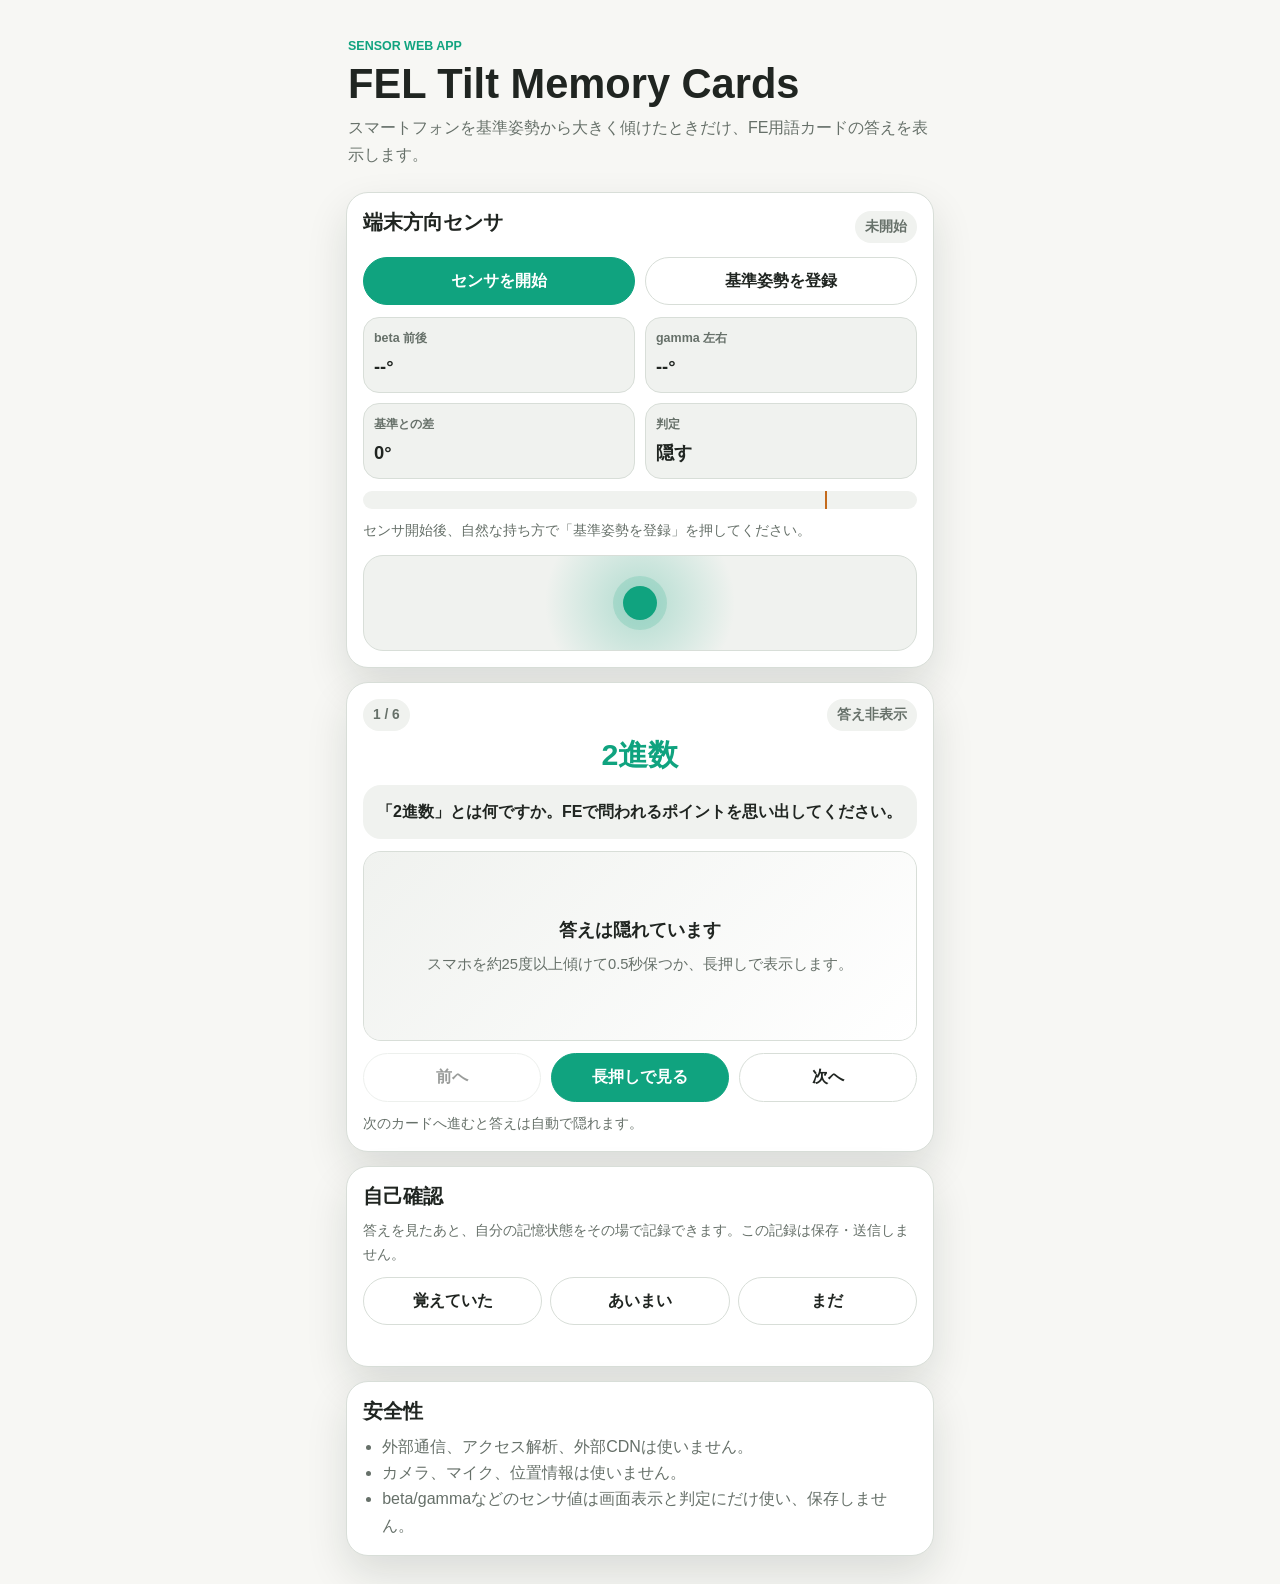
==== assignments/b-sensor-memory/index.html @ 7b003d99 "Add standalone sensor assignment app" ====
<!doctype html>
<html lang="ja">
<head>
  <meta charset="utf-8">
  <meta name="viewport" content="width=device-width,initial-scale=1,viewport-fit=cover">
  <title>FEL Tilt Memory Cards</title>
  <style>
    :root {
      color-scheme: light dark;
      --bg: #f7f7f4;
      --panel: #ffffff;
      --panel-strong: #f0f2ef;
      --text: #202521;
      --muted: #667069;
      --line: #d8ded8;
      --accent: #10a37f;
      --accent-strong: #0d8f70;
      --warn: #c46a1c;
      --danger: #d84242;
      --shadow: 0 18px 42px rgba(20, 30, 25, 0.12);
      --radius: 22px;
      font-family: -apple-system, BlinkMacSystemFont, "Segoe UI", "Hiragino Sans", "Yu Gothic UI", sans-serif;
    }

    @media (prefers-color-scheme: dark) {
      :root {
        --bg: #202123;
        --panel: #2a2b2f;
        --panel-strong: #343541;
        --text: #f4f4f4;
        --muted: #c5c5d2;
        --line: #45464f;
        --shadow: 0 20px 48px rgba(0, 0, 0, 0.34);
      }
    }

    * {
      box-sizing: border-box;
    }

    body {
      margin: 0;
      min-height: 100svh;
      background: var(--bg);
      color: var(--text);
      font-size: 16px;
      line-height: 1.65;
      -webkit-font-smoothing: antialiased;
    }

    button {
      min-height: 46px;
      border: 1px solid var(--line);
      border-radius: 999px;
      padding: 10px 16px;
      background: var(--panel);
      color: var(--text);
      font: inherit;
      font-weight: 700;
      touch-action: manipulation;
    }

    button:active {
      transform: translateY(1px);
    }

    button:focus-visible {
      outline: 3px solid color-mix(in srgb, var(--accent) 42%, transparent);
      outline-offset: 2px;
    }

    button.primary {
      border-color: var(--accent);
      background: var(--accent);
      color: #ffffff;
    }

    button.ghost {
      background: transparent;
    }

    button:disabled {
      opacity: 0.45;
    }

    .app {
      width: min(100%, 620px);
      margin: 0 auto;
      padding: calc(18px + env(safe-area-inset-top)) 16px calc(28px + env(safe-area-inset-bottom));
    }

    .hero {
      padding: 18px 2px 10px;
    }

    .eyebrow {
      margin: 0 0 4px;
      color: var(--accent);
      font-size: 0.78rem;
      font-weight: 800;
      letter-spacing: 0;
      text-transform: uppercase;
    }

    h1,
    h2,
    h3,
    p {
      margin-top: 0;
    }

    h1 {
      margin-bottom: 8px;
      font-size: clamp(1.9rem, 7vw, 2.6rem);
      line-height: 1.12;
    }

    h2 {
      margin-bottom: 10px;
      font-size: 1.25rem;
      line-height: 1.3;
    }

    h3 {
      margin-bottom: 8px;
      font-size: 1rem;
    }

    .lead {
      margin: 0;
      color: var(--muted);
    }

    .panel,
    .memory-card {
      margin-top: 14px;
      padding: 16px;
      border: 1px solid var(--line);
      border-radius: var(--radius);
      background: var(--panel);
      box-shadow: var(--shadow);
    }

    .panel-header,
    .card-header,
    .status-line {
      display: flex;
      align-items: center;
      justify-content: space-between;
      gap: 10px;
    }

    .status-pill {
      display: inline-flex;
      align-items: center;
      min-height: 32px;
      border-radius: 999px;
      padding: 4px 10px;
      background: var(--panel-strong);
      color: var(--muted);
      font-size: 0.86rem;
      font-weight: 800;
      white-space: nowrap;
    }

    .status-pill.on {
      background: color-mix(in srgb, var(--accent) 18%, var(--panel));
      color: var(--accent-strong);
    }

    .actions {
      display: grid;
      grid-template-columns: repeat(2, minmax(0, 1fr));
      gap: 10px;
      margin-top: 12px;
    }

    .actions.three {
      grid-template-columns: repeat(3, minmax(0, 1fr));
    }

    .sensor-grid {
      display: grid;
      grid-template-columns: repeat(2, minmax(0, 1fr));
      gap: 10px;
      margin: 12px 0;
    }

    .readout {
      min-height: 66px;
      border: 1px solid var(--line);
      border-radius: 16px;
      padding: 10px;
      background: var(--panel-strong);
    }

    .readout span {
      display: block;
      color: var(--muted);
      font-size: 0.78rem;
      font-weight: 700;
    }

    .readout strong {
      display: block;
      margin-top: 3px;
      font-size: 1.15rem;
    }

    .gauge {
      position: relative;
      height: 18px;
      overflow: hidden;
      border-radius: 999px;
      background: var(--panel-strong);
    }

    .gauge span {
      display: block;
      width: 0%;
      height: 100%;
      border-radius: inherit;
      background: var(--accent);
      transition: width 160ms ease;
    }

    .gauge i {
      position: absolute;
      top: -3px;
      bottom: -3px;
      left: 83.33%;
      width: 2px;
      background: var(--warn);
    }

    .hint {
      margin: 10px 0 0;
      color: var(--muted);
      font-size: 0.9rem;
    }

    .memory-card {
      overflow: hidden;
    }

    .term-name {
      margin: 6px 0 2px;
      font-size: 1.9rem;
      line-height: 1.18;
      color: var(--accent);
      text-align: center;
    }

    .question {
      margin: 12px 0;
      border-radius: 18px;
      padding: 14px;
      background: var(--panel-strong);
      font-weight: 700;
    }

    .answer-box {
      position: relative;
      min-height: 178px;
      border: 1px solid var(--line);
      border-radius: 18px;
      background: var(--panel-strong);
      overflow: hidden;
    }

    .answer {
      padding: 16px;
    }

    .answer strong {
      display: block;
      margin-bottom: 8px;
    }

    .answer ul {
      margin: 8px 0 0;
      padding-left: 1.2em;
    }

    .answer-cover {
      position: absolute;
      inset: 0;
      display: grid;
      place-items: center;
      padding: 18px;
      background: linear-gradient(135deg, var(--panel-strong), var(--panel));
      text-align: center;
      transition: opacity 140ms ease, visibility 140ms ease;
      z-index: 2;
    }

    .answer-cover strong {
      display: block;
      margin-bottom: 6px;
      font-size: 1.1rem;
    }

    .answer-cover span {
      color: var(--muted);
      font-size: 0.92rem;
    }

    .is-revealed .answer-cover {
      opacity: 0;
      visibility: hidden;
    }

    .visual-card {
      margin-top: 12px;
      min-height: 96px;
      border-radius: 20px;
      border: 1px solid var(--line);
      background:
        radial-gradient(circle at calc(50% + var(--dx, 0px)) calc(50% + var(--dy, 0px)), color-mix(in srgb, var(--accent) 28%, transparent), transparent 34%),
        var(--panel-strong);
      display: grid;
      place-items: center;
      transition: background-position 120ms ease;
    }

    .tilt-dot {
      width: 34px;
      height: 34px;
      border-radius: 50%;
      background: var(--accent);
      box-shadow: 0 0 0 10px color-mix(in srgb, var(--accent) 16%, transparent);
      transform: translate(var(--dx, 0px), var(--dy, 0px));
      transition: transform 120ms ease;
    }

    .rating-grid {
      display: grid;
      grid-template-columns: repeat(3, minmax(0, 1fr));
      gap: 8px;
      margin-top: 10px;
    }

    .log {
      display: grid;
      gap: 8px;
      margin-top: 10px;
      padding: 0;
      list-style: none;
      color: var(--muted);
      font-size: 0.9rem;
    }

    .privacy-list {
      margin: 8px 0 0;
      padding-left: 1.2em;
      color: var(--muted);
    }

    @media (max-width: 360px) {
      .app {
        padding-left: 12px;
        padding-right: 12px;
      }

      .actions,
      .actions.three,
      .rating-grid,
      .sensor-grid {
        grid-template-columns: 1fr;
      }

      .term-name {
        font-size: 1.55rem;
      }
    }

    @media (prefers-reduced-motion: reduce) {
      *,
      *::before,
      *::after {
        scroll-behavior: auto !important;
        transition-duration: 0.01ms !important;
        animation-duration: 0.01ms !important;
      }
    }
  </style>
</head>
<body>
  <main class="app">
    <section class="hero" aria-labelledby="appTitle">
      <p class="eyebrow">Sensor Web App</p>
      <h1 id="appTitle">FEL Tilt Memory Cards</h1>
      <p class="lead">スマートフォンを基準姿勢から大きく傾けたときだけ、FE用語カードの答えを表示します。</p>
    </section>

    <section class="panel" aria-labelledby="sensorTitle">
      <div class="panel-header">
        <h2 id="sensorTitle">端末方向センサ</h2>
        <span id="sensorStatus" class="status-pill">未開始</span>
      </div>
      <div class="actions">
        <button id="startSensorButton" class="primary" type="button">センサを開始</button>
        <button id="calibrateButton" type="button">基準姿勢を登録</button>
      </div>
      <div class="sensor-grid" aria-label="センサ値">
        <div class="readout"><span>beta 前後</span><strong id="betaValue">--°</strong></div>
        <div class="readout"><span>gamma 左右</span><strong id="gammaValue">--°</strong></div>
        <div class="readout"><span>基準との差</span><strong id="tiltValue">0°</strong></div>
        <div class="readout"><span>判定</span><strong id="decisionValue">隠す</strong></div>
      </div>
      <div class="gauge" aria-hidden="true"><span id="tiltGauge"></span><i></i></div>
      <p id="sensorHint" class="hint">iPhone Safariでは「センサを開始」を押したあと、許可ダイアログで許可してください。拒否・非対応でも下の長押しボタンで確認できます。</p>
      <div class="visual-card" aria-label="傾きの可視化">
        <div id="tiltDot" class="tilt-dot"></div>
      </div>
    </section>

    <section id="memoryCard" class="memory-card" aria-labelledby="termName">
      <div class="card-header">
        <span id="cardCounter" class="status-pill">1 / 6</span>
        <span id="revealState" class="status-pill">答え非表示</span>
      </div>
      <h2 id="termName" class="term-name">2進数</h2>
      <p id="question" class="question"></p>
      <div id="answerBox" class="answer-box">
        <div class="answer-cover" aria-hidden="true">
          <div>
            <strong>答えは隠れています</strong>
            <span>スマホを約25度以上傾けて0.5秒保つか、長押しで表示します。</span>
          </div>
        </div>
        <div class="answer">
          <strong>説明</strong>
          <p id="answerText"></p>
          <ul id="answerPoints"></ul>
        </div>
      </div>
      <div class="actions three">
        <button id="prevButton" type="button">前へ</button>
        <button id="manualRevealButton" class="primary" type="button">長押しで見る</button>
        <button id="nextButton" type="button">次へ</button>
      </div>
      <p class="hint">次のカードへ進むと答えは自動で隠れます。</p>
    </section>

    <section class="panel" aria-labelledby="ratingTitle">
      <h2 id="ratingTitle">自己確認</h2>
      <p class="hint">答えを見たあと、自分の記憶状態をその場で記録できます。この記録は保存・送信しません。</p>
      <div class="rating-grid">
        <button data-rating="覚えていた" type="button">覚えていた</button>
        <button data-rating="あいまい" type="button">あいまい</button>
        <button data-rating="まだ" type="button">まだ</button>
      </div>
      <ul id="ratingLog" class="log" aria-live="polite"></ul>
    </section>

    <section class="panel" aria-labelledby="privacyTitle">
      <h2 id="privacyTitle">安全性</h2>
      <ul class="privacy-list">
        <li>外部通信、アクセス解析、外部CDNは使いません。</li>
        <li>カメラ、マイク、位置情報は使いません。</li>
        <li>beta/gammaなどのセンサ値は画面表示と判定にだけ使い、保存しません。</li>
      </ul>
    </section>
  </main>

  <script>
    const CARDS = [
      {
        term: '2進数',
        question: '「2進数」とは何ですか。FEで問われるポイントを思い出してください。',
        answer: '0と1だけで数を表す記数法です。各桁は右から2の0乗、2の1乗、2の2乗のように重みが増えます。',
        points: ['コンピュータ内部のデータ表現の基本です。', '基数変換、ビット演算、アドレス計算の前提になります。']
      },
      {
        term: '2の補数',
        question: '「2の補数」は何のために使いますか。計算方法も思い出してください。',
        answer: '符号付き整数を2進数で表す方法です。ビットを反転して1を加えることで、負の数を加算と同じ回路で扱いやすくします。',
        points: ['最上位ビットは符号の意味を持ちます。', 'オーバーフローの判定とセットで問われやすいです。']
      },
      {
        term: 'キャッシュメモリ',
        question: '「キャッシュメモリ」はなぜ必要ですか。主記憶との関係を説明してください。',
        answer: 'CPUと主記憶の速度差を埋める高速な記憶装置です。よく使うデータを近くに置き、平均アクセス時間を短くします。',
        points: ['局所性、ヒット率、ミスペナルティが重要です。', 'ヒット率が高いほど平均アクセス時間は短くなります。']
      },
      {
        term: 'パイプライン',
        question: '「パイプライン」はCPUの処理をどう速くしますか。',
        answer: '命令フェッチ、デコード、実行などの段階を重ね合わせ、複数命令を流れ作業のように処理する方式です。',
        points: ['1命令の処理時間そのものより、単位時間あたりの命令数を増やします。', '分岐やデータ依存によるハザードが性能低下の原因になります。']
      },
      {
        term: 'SQL',
        question: '「SQL」は何をするための言語ですか。代表的な命令も思い出してください。',
        answer: '関係データベースを操作するための言語です。SELECTで検索、INSERTで追加、UPDATEで更新、DELETEで削除します。',
        points: ['表、行、列、主キー、外部キーと関連します。', 'WHERE、GROUP BY、ORDER BYの役割がよく問われます。']
      },
      {
        term: 'ハッシュ',
        question: '「ハッシュ」はどんな場面で使われますか。衝突とは何ですか。',
        answer: 'データから固定長の値を計算し、検索、改ざん検知、パスワード保護などに使います。異なる入力が同じ値になることを衝突といいます。',
        points: ['ハッシュ表では平均的に高速検索できます。', '暗号学的ハッシュでは一方向性や衝突耐性が重要です。']
      }
    ];

    const SHOW_THRESHOLD = 25;
    const HIDE_THRESHOLD = 10;
    const HOLD_MS = 500;
    const SAMPLE_LIMIT = 8;

    const state = {
      index: 0,
      sensorListening: false,
      sensorStatus: '未開始',
      beta: null,
      gamma: null,
      baselineBeta: null,
      baselineGamma: null,
      tilt: 0,
      samples: [],
      holdStart: 0,
      sensorReveal: false,
      manualReveal: false,
      rotationPauseUntil: 0,
      ratings: []
    };

    const $ = (id) => document.getElementById(id);

    function clamp(value, min, max) {
      return Math.max(min, Math.min(max, value));
    }

    function formatDegree(value) {
      return Number.isFinite(value) ? `${Math.round(value)}°` : '--°';
    }

    function smoothTilt(value) {
      state.samples.push(value);
      if (state.samples.length > SAMPLE_LIMIT) state.samples.shift();
      return state.samples.reduce((sum, item) => sum + item, 0) / state.samples.length;
    }

    function currentCard() {
      return CARDS[state.index];
    }

    function setStatus(text, active = false) {
      state.sensorStatus = text;
      $('sensorStatus').textContent = text;
      $('sensorStatus').classList.toggle('on', active);
    }

    function renderCard() {
      const card = currentCard();
      $('cardCounter').textContent = `${state.index + 1} / ${CARDS.length}`;
      $('termName').textContent = card.term;
      $('question').textContent = card.question;
      $('answerText').textContent = card.answer;
      $('answerPoints').innerHTML = card.points.map((point) => `<li>${escapeHtml(point)}</li>`).join('');
      $('prevButton').disabled = state.index === 0;
      $('nextButton').disabled = state.index === CARDS.length - 1;
      updateReveal();
    }

    function updateReveal() {
      const revealed = state.manualReveal || state.sensorReveal;
      $('answerBox').classList.toggle('is-revealed', revealed);
      $('revealState').textContent = revealed ? '答え表示中' : '答え非表示';
      $('revealState').classList.toggle('on', revealed);
    }

    function updateSensorView() {
      $('betaValue').textContent = formatDegree(state.beta);
      $('gammaValue').textContent = formatDegree(state.gamma);
      $('tiltValue').textContent = formatDegree(state.tilt);
      $('decisionValue').textContent = state.sensorReveal ? '表示' : '隠す';
      $('tiltGauge').style.width = `${clamp((state.tilt / SHOW_THRESHOLD) * 100, 0, 100)}%`;
      const dx = clamp((state.gamma || 0) * 1.1, -42, 42);
      const dy = clamp((state.beta || 0) * 0.7, -34, 34);
      $('tiltDot').style.setProperty('--dx', `${dx}px`);
      $('tiltDot').style.setProperty('--dy', `${dy}px`);
      $('sensorHint').textContent = state.baselineBeta === null
        ? 'センサ開始後、自然な持ち方で「基準姿勢を登録」を押してください。'
        : `表示しきい値は${SHOW_THRESHOLD}°、戻すしきい値は${HIDE_THRESHOLD}°です。表示まであと${Math.max(0, Math.round(SHOW_THRESHOLD - state.tilt))}°。`;
      updateReveal();
    }

    function calibrate() {
      if (!Number.isFinite(state.beta) || !Number.isFinite(state.gamma)) {
        setStatus('値待ち');
        $('sensorHint').textContent = 'センサ値を受け取ってから基準姿勢を登録できます。';
        return;
      }
      state.baselineBeta = state.beta;
      state.baselineGamma = state.gamma;
      state.samples = [];
      state.tilt = 0;
      state.holdStart = 0;
      state.sensorReveal = false;
      setStatus('基準登録済み', state.sensorListening);
      updateSensorView();
    }

    function handleOrientation(event) {
      if (!state.sensorListening || document.hidden || Date.now() < state.rotationPauseUntil) return;
      const beta = Number(event.beta);
      const gamma = Number(event.gamma);
      if (!Number.isFinite(beta) || !Number.isFinite(gamma)) {
        setStatus('値なし');
        return;
      }
      state.beta = beta;
      state.gamma = gamma;
      if (state.baselineBeta === null || state.baselineGamma === null) {
        state.baselineBeta = beta;
        state.baselineGamma = gamma;
      }
      const deltaBeta = beta - state.baselineBeta;
      const deltaGamma = gamma - state.baselineGamma;
      state.tilt = smoothTilt(Math.hypot(deltaBeta, deltaGamma));
      const now = Date.now();
      if (!state.sensorReveal) {
        if (state.tilt >= SHOW_THRESHOLD) {
          if (!state.holdStart) state.holdStart = now;
          if (now - state.holdStart >= HOLD_MS) {
            state.sensorReveal = true;
            state.holdStart = 0;
          }
        } else {
          state.holdStart = 0;
        }
      } else if (state.tilt <= HIDE_THRESHOLD) {
        state.sensorReveal = false;
        state.holdStart = 0;
      }
      updateSensorView();
    }

    async function startSensor() {
      if (!('DeviceOrientationEvent' in window)) {
        setStatus('非対応');
        $('sensorHint').textContent = 'このブラウザでは端末方向センサを利用できません。長押しボタンで確認してください。';
        return;
      }
      setStatus('許可確認中');
      try {
        if (typeof DeviceOrientationEvent.requestPermission === 'function') {
          const result = await DeviceOrientationEvent.requestPermission();
          if (result !== 'granted') {
            setStatus('拒否');
            $('sensorHint').textContent = 'センサ利用が拒否されました。長押しボタンで同じ操作ができます。';
            return;
          }
        }
        if (!state.sensorListening) {
          window.addEventListener('deviceorientation', handleOrientation, true);
        }
        state.sensorListening = true;
        setStatus('センサON', true);
        $('sensorHint').textContent = window.isSecureContext
          ? '自然な持ち方で基準姿勢を登録してください。'
          : 'HTTPSでない環境では端末によってセンサが動かない場合があります。';
      } catch (error) {
        setStatus('開始失敗');
        $('sensorHint').textContent = `センサを開始できませんでした: ${error.message}`;
      }
    }

    function moveCard(step) {
      const next = clamp(state.index + step, 0, CARDS.length - 1);
      if (next === state.index) return;
      state.index = next;
      state.sensorReveal = false;
      state.manualReveal = false;
      renderCard();
      $('memoryCard').scrollIntoView({ behavior: 'smooth', block: 'center' });
    }

    function addRating(label) {
      const entry = `${currentCard().term}: ${label}`;
      state.ratings.unshift(entry);
      state.ratings = state.ratings.slice(0, 5);
      $('ratingLog').innerHTML = state.ratings.map((item) => `<li>${escapeHtml(item)}</li>`).join('');
    }

    function escapeHtml(value) {
      return String(value).replace(/[&<>"']/g, (char) => ({'&': '&amp;', '<': '&lt;', '>': '&gt;', '"': '&quot;', "'": '&#39;'}[char]));
    }

    $('startSensorButton').addEventListener('click', startSensor);
    $('calibrateButton').addEventListener('click', calibrate);
    $('prevButton').addEventListener('click', () => moveCard(-1));
    $('nextButton').addEventListener('click', () => moveCard(1));

    const revealButton = $('manualRevealButton');
    const showManual = (event) => {
      event.preventDefault();
      state.manualReveal = true;
      state.sensorReveal = false;
      updateReveal();
    };
    const hideManual = () => {
      state.manualReveal = false;
      updateReveal();
    };
    revealButton.addEventListener('pointerdown', showManual);
    revealButton.addEventListener('pointerup', hideManual);
    revealButton.addEventListener('pointercancel', hideManual);
    revealButton.addEventListener('pointerleave', hideManual);
    revealButton.addEventListener('contextmenu', (event) => event.preventDefault());

    document.querySelectorAll('[data-rating]').forEach((button) => {
      button.addEventListener('click', () => addRating(button.dataset.rating));
    });

    window.addEventListener('orientationchange', () => {
      state.rotationPauseUntil = Date.now() + 900;
      state.sensorReveal = false;
      state.holdStart = 0;
      updateReveal();
    });

    document.addEventListener('visibilitychange', () => {
      if (document.hidden) {
        state.sensorReveal = false;
        state.manualReveal = false;
        state.holdStart = 0;
        updateReveal();
      }
    });

    renderCard();
    updateSensorView();
  </script>
</body>
</html>
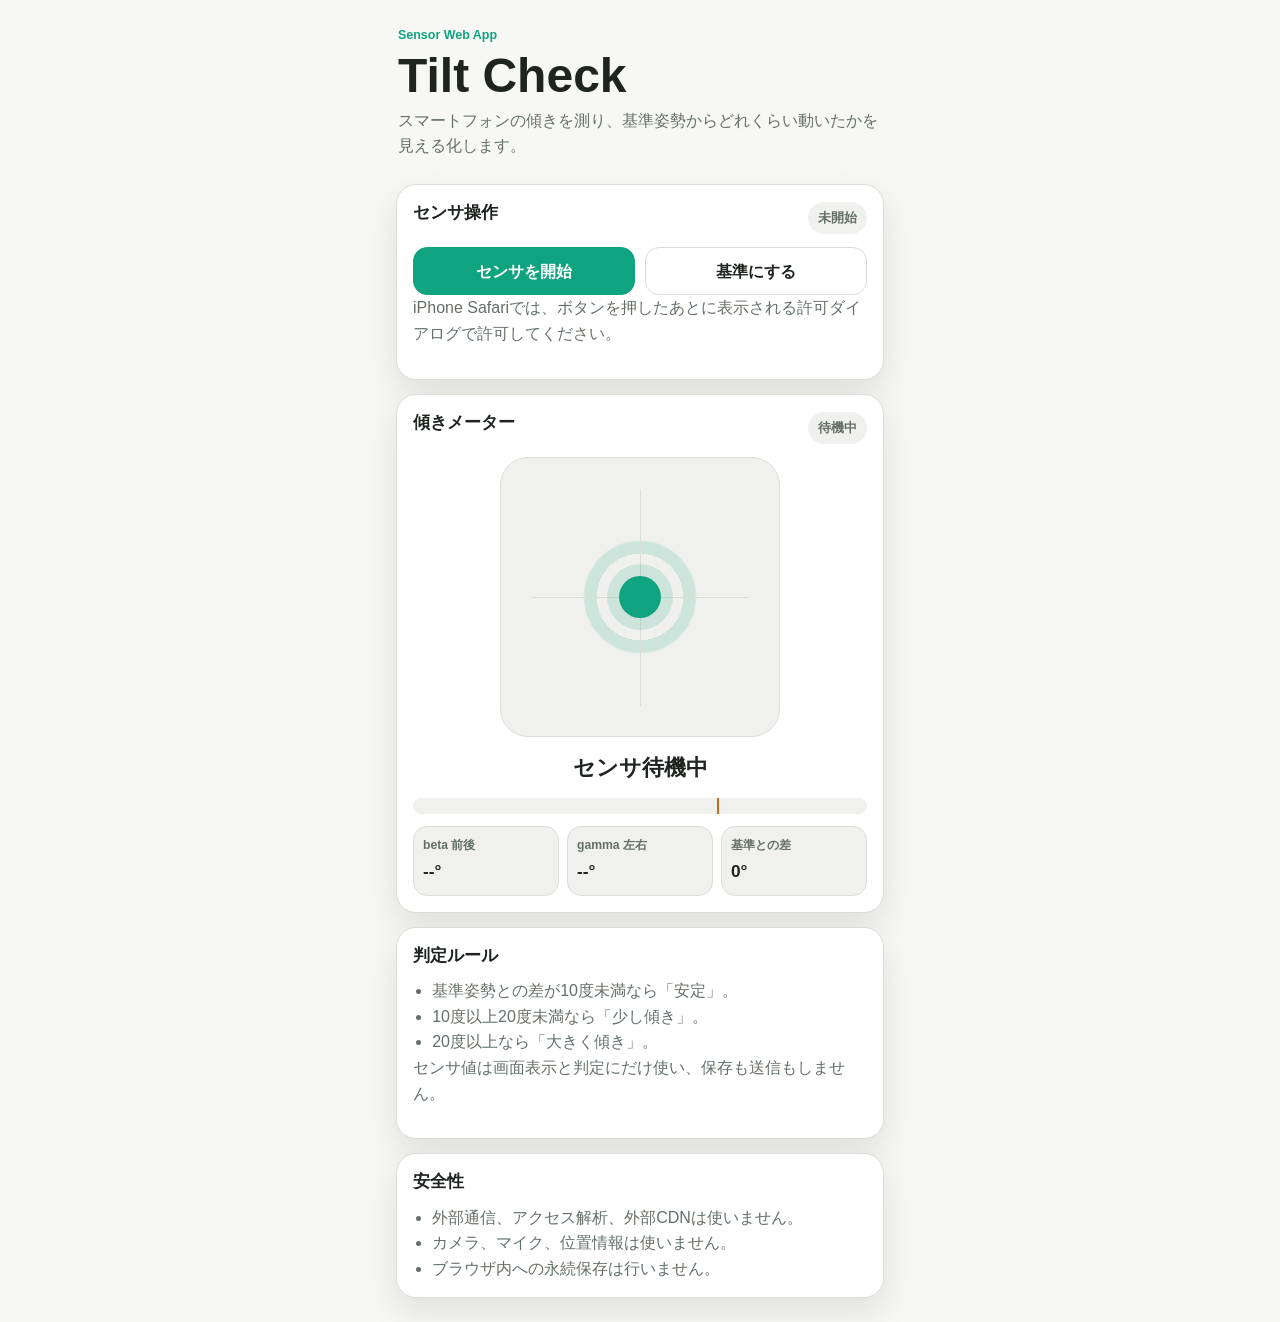
==== commit 167f65d8: "Simplify standalone sensor assignment" ====
--- a/assignments/b-sensor-memory/index.html
+++ b/assignments/b-sensor-memory/index.html
@@ -3,34 +3,34 @@
 <head>
   <meta charset="utf-8">
   <meta name="viewport" content="width=device-width,initial-scale=1,viewport-fit=cover">
-  <title>FEL Tilt Memory Cards</title>
+  <title>Tilt Check</title>
   <style>
     :root {
       color-scheme: light dark;
       --bg: #f7f7f4;
-      --panel: #ffffff;
-      --panel-strong: #f0f2ef;
-      --text: #202521;
-      --muted: #667069;
-      --line: #d8ded8;
+      --card: #ffffff;
+      --soft: #f0f1ee;
+      --text: #1f2420;
+      --muted: #647067;
+      --line: #d9ded8;
       --accent: #10a37f;
-      --accent-strong: #0d8f70;
+      --accent-soft: #dff5ee;
       --warn: #c46a1c;
-      --danger: #d84242;
-      --shadow: 0 18px 42px rgba(20, 30, 25, 0.12);
-      --radius: 22px;
+      --danger: #d84646;
+      --shadow: 0 14px 34px rgba(20, 30, 25, 0.10);
       font-family: -apple-system, BlinkMacSystemFont, "Segoe UI", "Hiragino Sans", "Yu Gothic UI", sans-serif;
     }
 
     @media (prefers-color-scheme: dark) {
       :root {
         --bg: #202123;
-        --panel: #2a2b2f;
-        --panel-strong: #343541;
+        --card: #2a2b2f;
+        --soft: #343541;
         --text: #f4f4f4;
         --muted: #c5c5d2;
-        --line: #45464f;
-        --shadow: 0 20px 48px rgba(0, 0, 0, 0.34);
+        --line: #474852;
+        --accent-soft: #123c34;
+        --shadow: 0 16px 40px rgba(0, 0, 0, 0.34);
       }
     }
 
@@ -44,39 +44,35 @@
       background: var(--bg);
       color: var(--text);
       font-size: 16px;
-      line-height: 1.65;
+      line-height: 1.6;
       -webkit-font-smoothing: antialiased;
     }
 
     button {
-      min-height: 46px;
+      min-height: 48px;
       border: 1px solid var(--line);
-      border-radius: 999px;
-      padding: 10px 16px;
-      background: var(--panel);
+      border-radius: 14px;
+      padding: 10px 14px;
+      background: var(--card);
       color: var(--text);
       font: inherit;
       font-weight: 700;
       touch-action: manipulation;
     }
 
-    button:active {
-      transform: translateY(1px);
-    }
-
-    button:focus-visible {
-      outline: 3px solid color-mix(in srgb, var(--accent) 42%, transparent);
-      outline-offset: 2px;
-    }
-
     button.primary {
       border-color: var(--accent);
       background: var(--accent);
       color: #ffffff;
     }
 
-    button.ghost {
-      background: transparent;
+    button:active {
+      transform: translateY(1px);
+    }
+
+    button:focus-visible {
+      outline: 3px solid color-mix(in srgb, var(--accent) 38%, transparent);
+      outline-offset: 2px;
     }
 
     button:disabled {
@@ -84,13 +80,13 @@
     }
 
     .app {
-      width: min(100%, 620px);
+      width: min(100%, 520px);
       margin: 0 auto;
-      padding: calc(18px + env(safe-area-inset-top)) 16px calc(28px + env(safe-area-inset-bottom));
+      padding: calc(18px + env(safe-area-inset-top)) 16px calc(24px + env(safe-area-inset-bottom));
     }
 
     .hero {
-      padding: 18px 2px 10px;
+      padding: 8px 2px 12px;
     }
 
     .eyebrow {
@@ -99,51 +95,47 @@
       font-size: 0.78rem;
       font-weight: 800;
       letter-spacing: 0;
-      text-transform: uppercase;
     }
 
     h1,
     h2,
-    h3,
     p {
       margin-top: 0;
     }
 
     h1 {
-      margin-bottom: 8px;
-      font-size: clamp(1.9rem, 7vw, 2.6rem);
-      line-height: 1.12;
+      margin-bottom: 6px;
+      font-size: clamp(2rem, 9vw, 3rem);
+      line-height: 1.08;
     }
 
     h2 {
-      margin-bottom: 10px;
-      font-size: 1.25rem;
+      margin-bottom: 12px;
+      font-size: 1.08rem;
       line-height: 1.3;
     }
 
-    h3 {
-      margin-bottom: 8px;
-      font-size: 1rem;
+    .lead,
+    .help {
+      color: var(--muted);
     }
 
     .lead {
-      margin: 0;
-      color: var(--muted);
-    }
-
-    .panel,
-    .memory-card {
+      margin-bottom: 0;
+      font-size: 0.98rem;
+    }
+
+    .card {
       margin-top: 14px;
       padding: 16px;
       border: 1px solid var(--line);
-      border-radius: var(--radius);
-      background: var(--panel);
+      border-radius: 20px;
+      background: var(--card);
       box-shadow: var(--shadow);
     }
 
-    .panel-header,
-    .card-header,
-    .status-line {
+    .title-row,
+    .status-row {
       display: flex;
       align-items: center;
       justify-content: space-between;
@@ -156,16 +148,21 @@
       min-height: 32px;
       border-radius: 999px;
       padding: 4px 10px;
-      background: var(--panel-strong);
+      background: var(--soft);
       color: var(--muted);
-      font-size: 0.86rem;
+      font-size: 0.84rem;
       font-weight: 800;
       white-space: nowrap;
     }
 
-    .status-pill.on {
-      background: color-mix(in srgb, var(--accent) 18%, var(--panel));
-      color: var(--accent-strong);
+    .status-pill.ok {
+      background: var(--accent-soft);
+      color: var(--accent);
+    }
+
+    .status-pill.warn {
+      background: color-mix(in srgb, var(--warn) 16%, var(--card));
+      color: var(--warn);
     }
 
     .actions {
@@ -175,44 +172,86 @@
       margin-top: 12px;
     }
 
-    .actions.three {
+    .meter {
+      display: grid;
+      place-items: center;
+      margin: 12px auto 14px;
+      width: min(100%, 280px);
+      aspect-ratio: 1;
+      border: 1px solid var(--line);
+      border-radius: 28px;
+      background:
+        linear-gradient(var(--line), var(--line)) center / 1px 78% no-repeat,
+        linear-gradient(90deg, var(--line), var(--line)) center / 78% 1px no-repeat,
+        radial-gradient(circle, transparent 0 22%, color-mix(in srgb, var(--accent) 16%, transparent) 22% 28%, transparent 29%),
+        var(--soft);
+      overflow: hidden;
+    }
+
+    .dot {
+      width: 42px;
+      height: 42px;
+      border-radius: 50%;
+      background: var(--accent);
+      box-shadow: 0 0 0 12px color-mix(in srgb, var(--accent) 16%, transparent);
+      transform: translate(var(--dot-x, 0px), var(--dot-y, 0px));
+      transition: transform 120ms ease;
+    }
+
+    .status-large {
+      margin: 0;
+      text-align: center;
+      font-size: 1.35rem;
+      font-weight: 900;
+    }
+
+    .status-large.ok {
+      color: var(--accent);
+    }
+
+    .status-large.warn {
+      color: var(--warn);
+    }
+
+    .status-large.danger {
+      color: var(--danger);
+    }
+
+    .readouts {
+      display: grid;
       grid-template-columns: repeat(3, minmax(0, 1fr));
-    }
-
-    .sensor-grid {
-      display: grid;
-      grid-template-columns: repeat(2, minmax(0, 1fr));
-      gap: 10px;
-      margin: 12px 0;
+      gap: 8px;
+      margin-top: 12px;
     }
 
     .readout {
       min-height: 66px;
       border: 1px solid var(--line);
-      border-radius: 16px;
-      padding: 10px;
-      background: var(--panel-strong);
+      border-radius: 14px;
+      padding: 9px;
+      background: var(--soft);
     }
 
     .readout span {
       display: block;
       color: var(--muted);
-      font-size: 0.78rem;
+      font-size: 0.76rem;
       font-weight: 700;
     }
 
     .readout strong {
       display: block;
       margin-top: 3px;
-      font-size: 1.15rem;
+      font-size: 1.08rem;
     }
 
     .gauge {
       position: relative;
-      height: 18px;
+      height: 16px;
+      margin-top: 12px;
       overflow: hidden;
       border-radius: 999px;
-      background: var(--panel-strong);
+      background: var(--soft);
     }
 
     .gauge span {
@@ -221,156 +260,36 @@
       height: 100%;
       border-radius: inherit;
       background: var(--accent);
-      transition: width 160ms ease;
+      transition: width 120ms ease;
     }
 
     .gauge i {
       position: absolute;
-      top: -3px;
-      bottom: -3px;
-      left: 83.33%;
+      inset-block: -3px;
+      left: 67%;
       width: 2px;
       background: var(--warn);
     }
 
-    .hint {
-      margin: 10px 0 0;
-      color: var(--muted);
-      font-size: 0.9rem;
-    }
-
-    .memory-card {
-      overflow: hidden;
-    }
-
-    .term-name {
-      margin: 6px 0 2px;
-      font-size: 1.9rem;
-      line-height: 1.18;
-      color: var(--accent);
-      text-align: center;
-    }
-
-    .question {
-      margin: 12px 0;
-      border-radius: 18px;
-      padding: 14px;
-      background: var(--panel-strong);
-      font-weight: 700;
-    }
-
-    .answer-box {
-      position: relative;
-      min-height: 178px;
-      border: 1px solid var(--line);
-      border-radius: 18px;
-      background: var(--panel-strong);
-      overflow: hidden;
-    }
-
-    .answer {
-      padding: 16px;
-    }
-
-    .answer strong {
-      display: block;
-      margin-bottom: 8px;
-    }
-
-    .answer ul {
-      margin: 8px 0 0;
-      padding-left: 1.2em;
-    }
-
-    .answer-cover {
-      position: absolute;
-      inset: 0;
-      display: grid;
-      place-items: center;
-      padding: 18px;
-      background: linear-gradient(135deg, var(--panel-strong), var(--panel));
-      text-align: center;
-      transition: opacity 140ms ease, visibility 140ms ease;
-      z-index: 2;
-    }
-
-    .answer-cover strong {
-      display: block;
-      margin-bottom: 6px;
-      font-size: 1.1rem;
-    }
-
-    .answer-cover span {
-      color: var(--muted);
-      font-size: 0.92rem;
-    }
-
-    .is-revealed .answer-cover {
-      opacity: 0;
-      visibility: hidden;
-    }
-
-    .visual-card {
-      margin-top: 12px;
-      min-height: 96px;
-      border-radius: 20px;
-      border: 1px solid var(--line);
-      background:
-        radial-gradient(circle at calc(50% + var(--dx, 0px)) calc(50% + var(--dy, 0px)), color-mix(in srgb, var(--accent) 28%, transparent), transparent 34%),
-        var(--panel-strong);
-      display: grid;
-      place-items: center;
-      transition: background-position 120ms ease;
-    }
-
-    .tilt-dot {
-      width: 34px;
-      height: 34px;
-      border-radius: 50%;
-      background: var(--accent);
-      box-shadow: 0 0 0 10px color-mix(in srgb, var(--accent) 16%, transparent);
-      transform: translate(var(--dx, 0px), var(--dy, 0px));
-      transition: transform 120ms ease;
-    }
-
-    .rating-grid {
-      display: grid;
-      grid-template-columns: repeat(3, minmax(0, 1fr));
-      gap: 8px;
-      margin-top: 10px;
-    }
-
-    .log {
-      display: grid;
-      gap: 8px;
-      margin-top: 10px;
-      padding: 0;
-      list-style: none;
-      color: var(--muted);
-      font-size: 0.9rem;
-    }
-
-    .privacy-list {
+    .check-list {
       margin: 8px 0 0;
       padding-left: 1.2em;
       color: var(--muted);
     }
 
-    @media (max-width: 360px) {
+    .hidden {
+      display: none;
+    }
+
+    @media (max-width: 350px) {
       .app {
         padding-left: 12px;
         padding-right: 12px;
       }
 
       .actions,
-      .actions.three,
-      .rating-grid,
-      .sensor-grid {
+      .readouts {
         grid-template-columns: 1fr;
-      }
-
-      .term-name {
-        font-size: 1.55rem;
       }
     }
 
@@ -378,7 +297,6 @@
       *,
       *::before,
       *::after {
-        scroll-behavior: auto !important;
         transition-duration: 0.01ms !important;
         animation-duration: 0.01ms !important;
       }
@@ -389,141 +307,73 @@
   <main class="app">
     <section class="hero" aria-labelledby="appTitle">
       <p class="eyebrow">Sensor Web App</p>
-      <h1 id="appTitle">FEL Tilt Memory Cards</h1>
-      <p class="lead">スマートフォンを基準姿勢から大きく傾けたときだけ、FE用語カードの答えを表示します。</p>
+      <h1 id="appTitle">Tilt Check</h1>
+      <p class="lead">スマートフォンの傾きを測り、基準姿勢からどれくらい動いたかを見える化します。</p>
     </section>
 
-    <section class="panel" aria-labelledby="sensorTitle">
-      <div class="panel-header">
-        <h2 id="sensorTitle">端末方向センサ</h2>
+    <section class="card" aria-labelledby="controlTitle">
+      <div class="title-row">
+        <h2 id="controlTitle">センサ操作</h2>
         <span id="sensorStatus" class="status-pill">未開始</span>
       </div>
       <div class="actions">
         <button id="startSensorButton" class="primary" type="button">センサを開始</button>
-        <button id="calibrateButton" type="button">基準姿勢を登録</button>
+        <button id="calibrateButton" type="button">基準にする</button>
       </div>
-      <div class="sensor-grid" aria-label="センサ値">
+      <p id="sensorHelp" class="help">iPhone Safariでは、ボタンを押したあとに表示される許可ダイアログで許可してください。</p>
+    </section>
+
+    <section class="card" aria-labelledby="meterTitle">
+      <div class="status-row">
+        <h2 id="meterTitle">傾きメーター</h2>
+        <span id="judgePill" class="status-pill">待機中</span>
+      </div>
+      <div class="meter" aria-label="傾きの可視化">
+        <div id="dot" class="dot"></div>
+      </div>
+      <p id="judgeText" class="status-large">センサ待機中</p>
+      <div class="gauge" aria-hidden="true"><span id="tiltGauge"></span><i></i></div>
+      <div class="readouts" aria-label="センサ値">
         <div class="readout"><span>beta 前後</span><strong id="betaValue">--°</strong></div>
         <div class="readout"><span>gamma 左右</span><strong id="gammaValue">--°</strong></div>
         <div class="readout"><span>基準との差</span><strong id="tiltValue">0°</strong></div>
-        <div class="readout"><span>判定</span><strong id="decisionValue">隠す</strong></div>
-      </div>
-      <div class="gauge" aria-hidden="true"><span id="tiltGauge"></span><i></i></div>
-      <p id="sensorHint" class="hint">iPhone Safariでは「センサを開始」を押したあと、許可ダイアログで許可してください。拒否・非対応でも下の長押しボタンで確認できます。</p>
-      <div class="visual-card" aria-label="傾きの可視化">
-        <div id="tiltDot" class="tilt-dot"></div>
       </div>
     </section>
 
-    <section id="memoryCard" class="memory-card" aria-labelledby="termName">
-      <div class="card-header">
-        <span id="cardCounter" class="status-pill">1 / 6</span>
-        <span id="revealState" class="status-pill">答え非表示</span>
-      </div>
-      <h2 id="termName" class="term-name">2進数</h2>
-      <p id="question" class="question"></p>
-      <div id="answerBox" class="answer-box">
-        <div class="answer-cover" aria-hidden="true">
-          <div>
-            <strong>答えは隠れています</strong>
-            <span>スマホを約25度以上傾けて0.5秒保つか、長押しで表示します。</span>
-          </div>
-        </div>
-        <div class="answer">
-          <strong>説明</strong>
-          <p id="answerText"></p>
-          <ul id="answerPoints"></ul>
-        </div>
-      </div>
-      <div class="actions three">
-        <button id="prevButton" type="button">前へ</button>
-        <button id="manualRevealButton" class="primary" type="button">長押しで見る</button>
-        <button id="nextButton" type="button">次へ</button>
-      </div>
-      <p class="hint">次のカードへ進むと答えは自動で隠れます。</p>
+    <section class="card" aria-labelledby="ruleTitle">
+      <h2 id="ruleTitle">判定ルール</h2>
+      <ul class="check-list">
+        <li>基準姿勢との差が10度未満なら「安定」。</li>
+        <li>10度以上20度未満なら「少し傾き」。</li>
+        <li>20度以上なら「大きく傾き」。</li>
+      </ul>
+      <p class="help">センサ値は画面表示と判定にだけ使い、保存も送信もしません。</p>
     </section>
 
-    <section class="panel" aria-labelledby="ratingTitle">
-      <h2 id="ratingTitle">自己確認</h2>
-      <p class="hint">答えを見たあと、自分の記憶状態をその場で記録できます。この記録は保存・送信しません。</p>
-      <div class="rating-grid">
-        <button data-rating="覚えていた" type="button">覚えていた</button>
-        <button data-rating="あいまい" type="button">あいまい</button>
-        <button data-rating="まだ" type="button">まだ</button>
-      </div>
-      <ul id="ratingLog" class="log" aria-live="polite"></ul>
-    </section>
-
-    <section class="panel" aria-labelledby="privacyTitle">
-      <h2 id="privacyTitle">安全性</h2>
-      <ul class="privacy-list">
+    <section class="card" aria-labelledby="safeTitle">
+      <h2 id="safeTitle">安全性</h2>
+      <ul class="check-list">
         <li>外部通信、アクセス解析、外部CDNは使いません。</li>
         <li>カメラ、マイク、位置情報は使いません。</li>
-        <li>beta/gammaなどのセンサ値は画面表示と判定にだけ使い、保存しません。</li>
+        <li>ブラウザ内への永続保存は行いません。</li>
       </ul>
     </section>
   </main>
 
   <script>
-    const CARDS = [
-      {
-        term: '2進数',
-        question: '「2進数」とは何ですか。FEで問われるポイントを思い出してください。',
-        answer: '0と1だけで数を表す記数法です。各桁は右から2の0乗、2の1乗、2の2乗のように重みが増えます。',
-        points: ['コンピュータ内部のデータ表現の基本です。', '基数変換、ビット演算、アドレス計算の前提になります。']
-      },
-      {
-        term: '2の補数',
-        question: '「2の補数」は何のために使いますか。計算方法も思い出してください。',
-        answer: '符号付き整数を2進数で表す方法です。ビットを反転して1を加えることで、負の数を加算と同じ回路で扱いやすくします。',
-        points: ['最上位ビットは符号の意味を持ちます。', 'オーバーフローの判定とセットで問われやすいです。']
-      },
-      {
-        term: 'キャッシュメモリ',
-        question: '「キャッシュメモリ」はなぜ必要ですか。主記憶との関係を説明してください。',
-        answer: 'CPUと主記憶の速度差を埋める高速な記憶装置です。よく使うデータを近くに置き、平均アクセス時間を短くします。',
-        points: ['局所性、ヒット率、ミスペナルティが重要です。', 'ヒット率が高いほど平均アクセス時間は短くなります。']
-      },
-      {
-        term: 'パイプライン',
-        question: '「パイプライン」はCPUの処理をどう速くしますか。',
-        answer: '命令フェッチ、デコード、実行などの段階を重ね合わせ、複数命令を流れ作業のように処理する方式です。',
-        points: ['1命令の処理時間そのものより、単位時間あたりの命令数を増やします。', '分岐やデータ依存によるハザードが性能低下の原因になります。']
-      },
-      {
-        term: 'SQL',
-        question: '「SQL」は何をするための言語ですか。代表的な命令も思い出してください。',
-        answer: '関係データベースを操作するための言語です。SELECTで検索、INSERTで追加、UPDATEで更新、DELETEで削除します。',
-        points: ['表、行、列、主キー、外部キーと関連します。', 'WHERE、GROUP BY、ORDER BYの役割がよく問われます。']
-      },
-      {
-        term: 'ハッシュ',
-        question: '「ハッシュ」はどんな場面で使われますか。衝突とは何ですか。',
-        answer: 'データから固定長の値を計算し、検索、改ざん検知、パスワード保護などに使います。異なる入力が同じ値になることを衝突といいます。',
-        points: ['ハッシュ表では平均的に高速検索できます。', '暗号学的ハッシュでは一方向性や衝突耐性が重要です。']
-      }
-    ];
-
-    const SHOW_THRESHOLD = 25;
-    const HIDE_THRESHOLD = 10;
-    const HOLD_MS = 500;
+    const STABLE_THRESHOLD = 10;
+    const WARNING_THRESHOLD = 20;
     const SAMPLE_LIMIT = 8;
 
     const state = {
-      index: 0,
-      sensorListening: false,
-      sensorStatus: '未開始',
       beta: null,
       gamma: null,
       baselineBeta: null,
       baselineGamma: null,
       tilt: 0,
       samples: [],
-      holdStart: 0,
-      sensorReveal: false,
-      manualReveal: false,
-      rotationPauseUntil: 0,
-      ratings: []
+      listening: false,
+      pauseUntil: 0
     };
 
     const $ = (id) => document.getElementById(id);
@@ -532,207 +382,142 @@
       return Math.max(min, Math.min(max, value));
     }
 
-    function formatDegree(value) {
-      return Number.isFinite(value) ? `${Math.round(value)}°` : '--°';
-    }
-
-    function smoothTilt(value) {
+    function degrees(value) {
+      return Number.isFinite(value) ? `${Math.round(value)}°` : "--°";
+    }
+
+    function setSensorStatus(label, type = "") {
+      const status = $("sensorStatus");
+      status.textContent = label;
+      status.className = `status-pill ${type}`;
+    }
+
+    function averageTilt(value) {
       state.samples.push(value);
       if (state.samples.length > SAMPLE_LIMIT) state.samples.shift();
       return state.samples.reduce((sum, item) => sum + item, 0) / state.samples.length;
     }
 
-    function currentCard() {
-      return CARDS[state.index];
-    }
-
-    function setStatus(text, active = false) {
-      state.sensorStatus = text;
-      $('sensorStatus').textContent = text;
-      $('sensorStatus').classList.toggle('on', active);
-    }
-
-    function renderCard() {
-      const card = currentCard();
-      $('cardCounter').textContent = `${state.index + 1} / ${CARDS.length}`;
-      $('termName').textContent = card.term;
-      $('question').textContent = card.question;
-      $('answerText').textContent = card.answer;
-      $('answerPoints').innerHTML = card.points.map((point) => `<li>${escapeHtml(point)}</li>`).join('');
-      $('prevButton').disabled = state.index === 0;
-      $('nextButton').disabled = state.index === CARDS.length - 1;
-      updateReveal();
-    }
-
-    function updateReveal() {
-      const revealed = state.manualReveal || state.sensorReveal;
-      $('answerBox').classList.toggle('is-revealed', revealed);
-      $('revealState').textContent = revealed ? '答え表示中' : '答え非表示';
-      $('revealState').classList.toggle('on', revealed);
-    }
-
-    function updateSensorView() {
-      $('betaValue').textContent = formatDegree(state.beta);
-      $('gammaValue').textContent = formatDegree(state.gamma);
-      $('tiltValue').textContent = formatDegree(state.tilt);
-      $('decisionValue').textContent = state.sensorReveal ? '表示' : '隠す';
-      $('tiltGauge').style.width = `${clamp((state.tilt / SHOW_THRESHOLD) * 100, 0, 100)}%`;
-      const dx = clamp((state.gamma || 0) * 1.1, -42, 42);
-      const dy = clamp((state.beta || 0) * 0.7, -34, 34);
-      $('tiltDot').style.setProperty('--dx', `${dx}px`);
-      $('tiltDot').style.setProperty('--dy', `${dy}px`);
-      $('sensorHint').textContent = state.baselineBeta === null
-        ? 'センサ開始後、自然な持ち方で「基準姿勢を登録」を押してください。'
-        : `表示しきい値は${SHOW_THRESHOLD}°、戻すしきい値は${HIDE_THRESHOLD}°です。表示まであと${Math.max(0, Math.round(SHOW_THRESHOLD - state.tilt))}°。`;
-      updateReveal();
+    function updateDisplay() {
+      $("betaValue").textContent = degrees(state.beta);
+      $("gammaValue").textContent = degrees(state.gamma);
+      $("tiltValue").textContent = degrees(state.tilt);
+      $("tiltGauge").style.width = `${clamp((state.tilt / 30) * 100, 0, 100)}%`;
+
+      const dotX = clamp(((state.gamma || 0) - (state.baselineGamma || 0)) * 2.2, -104, 104);
+      const dotY = clamp(((state.beta || 0) - (state.baselineBeta || 0)) * 1.7, -104, 104);
+      $("dot").style.setProperty("--dot-x", `${dotX}px`);
+      $("dot").style.setProperty("--dot-y", `${dotY}px`);
+
+      const judge = $("judgeText");
+      const pill = $("judgePill");
+      judge.className = "status-large";
+      pill.className = "status-pill";
+
+      if (!state.listening) {
+        judge.textContent = "センサ待機中";
+        pill.textContent = "待機中";
+      } else if (state.baselineBeta === null || state.baselineGamma === null) {
+        judge.textContent = "基準を登録してください";
+        pill.textContent = "基準なし";
+      } else if (state.tilt < STABLE_THRESHOLD) {
+        judge.textContent = "安定しています";
+        judge.classList.add("ok");
+        pill.textContent = "安定";
+        pill.classList.add("ok");
+      } else if (state.tilt < WARNING_THRESHOLD) {
+        judge.textContent = "少し傾いています";
+        judge.classList.add("warn");
+        pill.textContent = "注意";
+        pill.classList.add("warn");
+      } else {
+        judge.textContent = "大きく傾いています";
+        judge.classList.add("danger");
+        pill.textContent = "大きく傾き";
+        pill.classList.add("warn");
+      }
     }
 
     function calibrate() {
       if (!Number.isFinite(state.beta) || !Number.isFinite(state.gamma)) {
-        setStatus('値待ち');
-        $('sensorHint').textContent = 'センサ値を受け取ってから基準姿勢を登録できます。';
+        $("sensorHelp").textContent = "センサ値を受け取ってから基準にできます。";
         return;
       }
       state.baselineBeta = state.beta;
       state.baselineGamma = state.gamma;
       state.samples = [];
       state.tilt = 0;
-      state.holdStart = 0;
-      state.sensorReveal = false;
-      setStatus('基準登録済み', state.sensorListening);
-      updateSensorView();
-    }
-
-    function handleOrientation(event) {
-      if (!state.sensorListening || document.hidden || Date.now() < state.rotationPauseUntil) return;
+      $("sensorHelp").textContent = "今の持ち方を基準にしました。端末を傾けると判定が変わります。";
+      updateDisplay();
+    }
+
+    function onOrientation(event) {
+      if (!state.listening || document.hidden || Date.now() < state.pauseUntil) return;
       const beta = Number(event.beta);
       const gamma = Number(event.gamma);
       if (!Number.isFinite(beta) || !Number.isFinite(gamma)) {
-        setStatus('値なし');
+        setSensorStatus("値なし", "warn");
         return;
       }
+
       state.beta = beta;
       state.gamma = gamma;
       if (state.baselineBeta === null || state.baselineGamma === null) {
         state.baselineBeta = beta;
         state.baselineGamma = gamma;
       }
+
       const deltaBeta = beta - state.baselineBeta;
       const deltaGamma = gamma - state.baselineGamma;
-      state.tilt = smoothTilt(Math.hypot(deltaBeta, deltaGamma));
-      const now = Date.now();
-      if (!state.sensorReveal) {
-        if (state.tilt >= SHOW_THRESHOLD) {
-          if (!state.holdStart) state.holdStart = now;
-          if (now - state.holdStart >= HOLD_MS) {
-            state.sensorReveal = true;
-            state.holdStart = 0;
-          }
-        } else {
-          state.holdStart = 0;
-        }
-      } else if (state.tilt <= HIDE_THRESHOLD) {
-        state.sensorReveal = false;
-        state.holdStart = 0;
-      }
-      updateSensorView();
+      state.tilt = averageTilt(Math.hypot(deltaBeta, deltaGamma));
+      updateDisplay();
     }
 
     async function startSensor() {
-      if (!('DeviceOrientationEvent' in window)) {
-        setStatus('非対応');
-        $('sensorHint').textContent = 'このブラウザでは端末方向センサを利用できません。長押しボタンで確認してください。';
+      if (!("DeviceOrientationEvent" in window)) {
+        setSensorStatus("非対応", "warn");
+        $("sensorHelp").textContent = "このブラウザでは端末方向センサを利用できません。";
         return;
       }
-      setStatus('許可確認中');
+
+      setSensorStatus("許可確認中");
       try {
-        if (typeof DeviceOrientationEvent.requestPermission === 'function') {
-          const result = await DeviceOrientationEvent.requestPermission();
-          if (result !== 'granted') {
-            setStatus('拒否');
-            $('sensorHint').textContent = 'センサ利用が拒否されました。長押しボタンで同じ操作ができます。';
+        if (typeof DeviceOrientationEvent.requestPermission === "function") {
+          const permission = await DeviceOrientationEvent.requestPermission();
+          if (permission !== "granted") {
+            setSensorStatus("拒否", "warn");
+            $("sensorHelp").textContent = "センサ利用が拒否されました。ブラウザ設定を確認してください。";
             return;
           }
         }
-        if (!state.sensorListening) {
-          window.addEventListener('deviceorientation', handleOrientation, true);
+
+        if (!state.listening) {
+          window.addEventListener("deviceorientation", onOrientation, true);
         }
-        state.sensorListening = true;
-        setStatus('センサON', true);
-        $('sensorHint').textContent = window.isSecureContext
-          ? '自然な持ち方で基準姿勢を登録してください。'
-          : 'HTTPSでない環境では端末によってセンサが動かない場合があります。';
+        state.listening = true;
+        setSensorStatus("センサON", "ok");
+        $("sensorHelp").textContent = window.isSecureContext
+          ? "自然な持ち方で「基準にする」を押してください。"
+          : "HTTPSでない環境では、端末によってセンサが動かない場合があります。";
+        updateDisplay();
       } catch (error) {
-        setStatus('開始失敗');
-        $('sensorHint').textContent = `センサを開始できませんでした: ${error.message}`;
-      }
-    }
-
-    function moveCard(step) {
-      const next = clamp(state.index + step, 0, CARDS.length - 1);
-      if (next === state.index) return;
-      state.index = next;
-      state.sensorReveal = false;
-      state.manualReveal = false;
-      renderCard();
-      $('memoryCard').scrollIntoView({ behavior: 'smooth', block: 'center' });
-    }
-
-    function addRating(label) {
-      const entry = `${currentCard().term}: ${label}`;
-      state.ratings.unshift(entry);
-      state.ratings = state.ratings.slice(0, 5);
-      $('ratingLog').innerHTML = state.ratings.map((item) => `<li>${escapeHtml(item)}</li>`).join('');
-    }
-
-    function escapeHtml(value) {
-      return String(value).replace(/[&<>"']/g, (char) => ({'&': '&amp;', '<': '&lt;', '>': '&gt;', '"': '&quot;', "'": '&#39;'}[char]));
-    }
-
-    $('startSensorButton').addEventListener('click', startSensor);
-    $('calibrateButton').addEventListener('click', calibrate);
-    $('prevButton').addEventListener('click', () => moveCard(-1));
-    $('nextButton').addEventListener('click', () => moveCard(1));
-
-    const revealButton = $('manualRevealButton');
-    const showManual = (event) => {
-      event.preventDefault();
-      state.manualReveal = true;
-      state.sensorReveal = false;
-      updateReveal();
-    };
-    const hideManual = () => {
-      state.manualReveal = false;
-      updateReveal();
-    };
-    revealButton.addEventListener('pointerdown', showManual);
-    revealButton.addEventListener('pointerup', hideManual);
-    revealButton.addEventListener('pointercancel', hideManual);
-    revealButton.addEventListener('pointerleave', hideManual);
-    revealButton.addEventListener('contextmenu', (event) => event.preventDefault());
-
-    document.querySelectorAll('[data-rating]').forEach((button) => {
-      button.addEventListener('click', () => addRating(button.dataset.rating));
+        setSensorStatus("開始失敗", "warn");
+        $("sensorHelp").textContent = `センサを開始できませんでした: ${error.message}`;
+      }
+    }
+
+    $("startSensorButton").addEventListener("click", startSensor);
+    $("calibrateButton").addEventListener("click", calibrate);
+
+    window.addEventListener("orientationchange", () => {
+      state.pauseUntil = Date.now() + 900;
     });
 
-    window.addEventListener('orientationchange', () => {
-      state.rotationPauseUntil = Date.now() + 900;
-      state.sensorReveal = false;
-      state.holdStart = 0;
-      updateReveal();
+    document.addEventListener("visibilitychange", () => {
+      state.samples = [];
     });
 
-    document.addEventListener('visibilitychange', () => {
-      if (document.hidden) {
-        state.sensorReveal = false;
-        state.manualReveal = false;
-        state.holdStart = 0;
-        updateReveal();
-      }
-    });
-
-    renderCard();
-    updateSensorView();
+    updateDisplay();
   </script>
 </body>
 </html>
